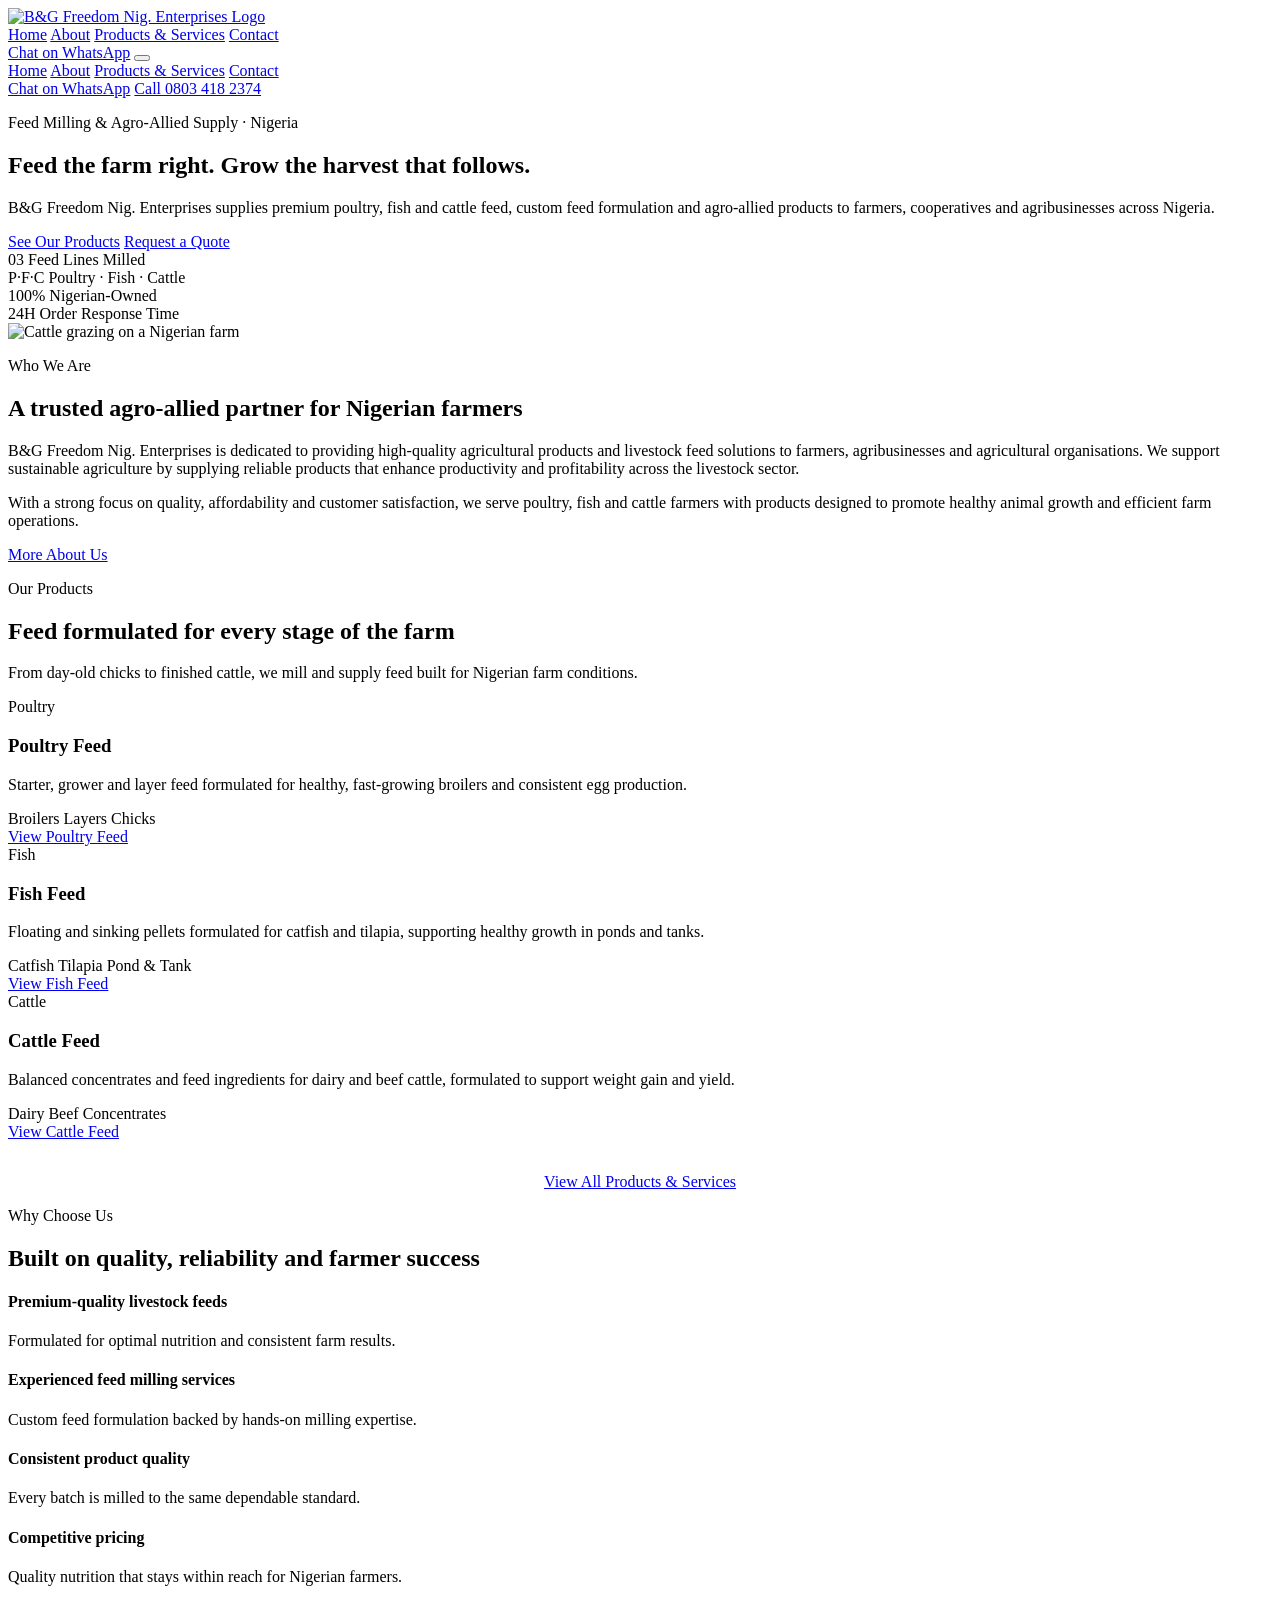
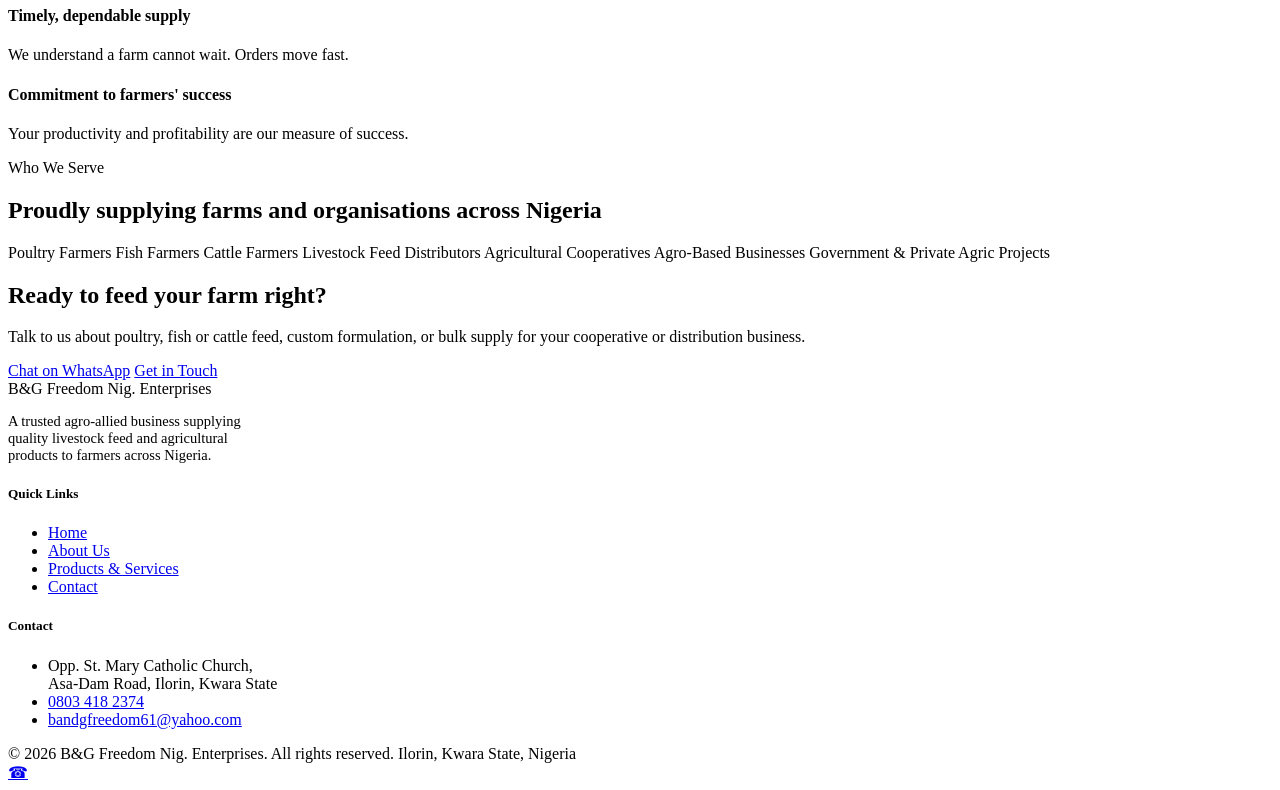
==== index.html @ 39498ae3 "Add favicon" ====
<!DOCTYPE html>
<html lang="en">
<head>
<meta charset="UTF-8">
<meta name="viewport" content="width=device-width, initial-scale=1.0">
<title>B&amp;G Freedom Nig. Enterprises | Livestock Feed &amp; Agro-Allied Products</title>
<meta name="description" content="B&G Freedom Nig. Enterprises supplies quality poultry, fish and cattle feed, feed milling services and agro-allied products to farmers and agribusinesses across Nigeria.">
<link rel="preconnect" href="https://fonts.googleapis.com">
<link href="https://fonts.googleapis.com/css2?family=Space+Grotesk:wght@500;600;700&family=Inter:wght@400;500;600;700&family=IBM+Plex+Mono:wght@400;500;600&display=swap" rel="stylesheet">
<link rel="stylesheet" href="css/style.css">
<link rel="icon" type="image/png" sizes="32x32" href="img/favicon-32x32.png">
<link rel="icon" type="image/png" sizes="16x16" href="img/favicon-16x16.png">
<link rel="apple-touch-icon" href="img/apple-touch-icon.png">
<link rel="shortcut icon" href="img/favicon.ico">
</head>
<body>

  <header class="site-header">
    <div class="header-bar">
      <a href="index.html" class="brand">
        <img src="img/BG logo.png" alt="B&G Freedom Nig. Enterprises Logo" class="logo">
      </a>
  
      <nav class="nav-desktop">
        <a href="index.html" aria-current="page">Home</a>
        <a href="about.html">About</a>
        <a href="products.html">Products &amp; Services</a>
        <a href="contact.html">Contact</a>
      </nav>
  
      <div class="header-actions">
        <a href="tel:+2348034182374" class="btn btn-ghost" style="display:none" id="desktop-call"></a>
        <a href="https://wa.me/2348034182374" class="btn btn-primary" target="_blank" rel="noopener">Chat on WhatsApp</a>
        <button class="menu-toggle" aria-label="Toggle menu" aria-expanded="false"><span></span><span></span><span></span></button>
      </div>
    </div>
  
    <nav class="nav-mobile">
      <a href="index.html" aria-current="page">Home</a>
      <a href="about.html">About</a>
      <a href="products.html">Products &amp; Services</a>
      <a href="contact.html">Contact</a>
      <div class="header-actions">
        <a href="https://wa.me/2348034182374" class="btn btn-primary btn-wide" target="_blank" rel="noopener">Chat on WhatsApp</a>
        <a href="tel:+2348034182374" class="btn btn-ghost btn-wide">Call 0803 418 2374</a>
      </div>
    </nav>
  </header>

<section class="hero">
  <div class="hero-media" style="background-image:url('https://images.unsplash.com/photo-1717702576954-c07131c54169?auto=format&fit=crop&w=1800&q=80');"></div>
  <div class="hero-content">
    <p class="eyebrow">Feed Milling &amp; Agro-Allied Supply · Nigeria</p>
    <h1>Feed the farm right. Grow the harvest that follows.</h1>
    <p>B&amp;G Freedom Nig. Enterprises supplies premium poultry, fish and cattle feed, custom feed formulation and agro-allied products to farmers, cooperatives and agribusinesses across Nigeria.</p>
    <div class="hero-ctas">
      <a href="products.html" class="btn btn-grain">See Our Products</a>
      <a href="contact.html" class="btn btn-ghost-invert">Request a Quote</a>
    </div>
  </div>
</section>

<div class="analysis-strip">
  <div class="container">
    <div class="analysis-inner">
      <div class="analysis-item">
        <span class="analysis-num">03</span>
        <span class="analysis-label">Feed Lines Milled</span>
      </div>
      <div class="analysis-item">
        <span class="analysis-num">P·F·C</span>
        <span class="analysis-label">Poultry · Fish · Cattle</span>
      </div>
      <div class="analysis-item">
        <span class="analysis-num">100%</span>
        <span class="analysis-label">Nigerian-Owned</span>
      </div>
      <div class="analysis-item">
        <span class="analysis-num">24H</span>
        <span class="analysis-label">Order Response Time</span>
      </div>
    </div>
  </div>
</div>

<section>
  <div class="container split">
    <div class="split-media">
      <img src="https://images.unsplash.com/photo-1594987057733-1fb3fe5707c9?auto=format&fit=crop&w=1000&q=80" alt="Cattle grazing on a Nigerian farm">
    </div>
    <div>
      <p class="eyebrow">Who We Are</p>
      <h2>A trusted agro-allied partner for Nigerian farmers</h2>
      <p>B&amp;G Freedom Nig. Enterprises is dedicated to providing high-quality agricultural products and livestock feed solutions to farmers, agribusinesses and agricultural organisations. We support sustainable agriculture by supplying reliable products that enhance productivity and profitability across the livestock sector.</p>
      <p>With a strong focus on quality, affordability and customer satisfaction, we serve poultry, fish and cattle farmers with products designed to promote healthy animal growth and efficient farm operations.</p>
      <a href="about.html" class="btn btn-ghost">More About Us</a>
    </div>
  </div>
</section>

<section class="bg-sky">
  <div class="container">
    <div class="section-head">
      <p class="eyebrow">Our Products</p>
      <h2>Feed formulated for every stage of the farm</h2>
      <p>From day-old chicks to finished cattle, we mill and supply feed built for Nigerian farm conditions.</p>
    </div>
    <div class="products-page-grid">

      <div class="product-card">
        <div class="product-photo" style="background-image:url('https://images.unsplash.com/photo-1553531009-c4605f302b47?auto=format&fit=crop&w=900&q=80');">
          <span class="product-tag">Poultry</span>
        </div>
        <div class="product-body">
          <h3>Poultry Feed</h3>
          <p>Starter, grower and layer feed formulated for healthy, fast-growing broilers and consistent egg production.</p>
          <div class="product-specs">
            <span class="spec-pill">Broilers</span>
            <span class="spec-pill">Layers</span>
            <span class="spec-pill">Chicks</span>
          </div>
          <a href="products.html#poultry" class="btn btn-ghost" style="margin-top:14px;">View Poultry Feed</a>
        </div>
      </div>

      <div class="product-card">
        <div class="product-photo" style="background-image:url('https://images.unsplash.com/photo-1619780034487-c4b96080b14e?auto=format&fit=crop&w=900&q=80');">
          <span class="product-tag">Fish</span>
        </div>
        <div class="product-body">
          <h3>Fish Feed</h3>
          <p>Floating and sinking pellets formulated for catfish and tilapia, supporting healthy growth in ponds and tanks.</p>
          <div class="product-specs">
            <span class="spec-pill">Catfish</span>
            <span class="spec-pill">Tilapia</span>
            <span class="spec-pill">Pond &amp; Tank</span>
          </div>
          <a href="products.html#fish" class="btn btn-ghost" style="margin-top:14px;">View Fish Feed</a>
        </div>
      </div>

      <div class="product-card">
        <div class="product-photo" style="background-image:url('https://images.unsplash.com/photo-1549488235-42996ae3b650?auto=format&fit=crop&w=900&q=80');">
          <span class="product-tag">Cattle</span>
        </div>
        <div class="product-body">
          <h3>Cattle Feed</h3>
          <p>Balanced concentrates and feed ingredients for dairy and beef cattle, formulated to support weight gain and yield.</p>
          <div class="product-specs">
            <span class="spec-pill">Dairy</span>
            <span class="spec-pill">Beef</span>
            <span class="spec-pill">Concentrates</span>
          </div>
          <a href="products.html#cattle" class="btn btn-ghost" style="margin-top:14px;">View Cattle Feed</a>
        </div>
      </div>

    </div>
    <div style="margin-top:32px; text-align:center;">
      <a href="products.html" class="btn btn-primary">View All Products &amp; Services</a>
    </div>
  </div>
</section>

<section>
  <div class="container">
    <div class="section-head">
      <p class="eyebrow">Why Choose Us</p>
      <h2>Built on quality, reliability and farmer success</h2>
    </div>
    <div class="reason-list">
      <div class="reason"><div><h4>Premium-quality livestock feeds</h4><p>Formulated for optimal nutrition and consistent farm results.</p></div></div>
      <div class="reason"><div><h4>Experienced feed milling services</h4><p>Custom feed formulation backed by hands-on milling expertise.</p></div></div>
      <div class="reason"><div><h4>Consistent product quality</h4><p>Every batch is milled to the same dependable standard.</p></div></div>
      <div class="reason"><div><h4>Competitive pricing</h4><p>Quality nutrition that stays within reach for Nigerian farmers.</p></div></div>
      <div class="reason"><div><h4>Timely, dependable supply</h4><p>We understand a farm cannot wait. Orders move fast.</p></div></div>
      <div class="reason"><div><h4>Commitment to farmers' success</h4><p>Your productivity and profitability are our measure of success.</p></div></div>
    </div>
  </div>
</section>

<section class="bg-charcoal">
  <div class="container">
    <div class="section-head">
      <p class="eyebrow">Who We Serve</p>
      <h2>Proudly supplying farms and organisations across Nigeria</h2>
    </div>
    <div class="pill-row">
      <span class="pill">Poultry Farmers</span>
      <span class="pill">Fish Farmers</span>
      <span class="pill">Cattle Farmers</span>
      <span class="pill">Livestock Feed Distributors</span>
      <span class="pill">Agricultural Cooperatives</span>
      <span class="pill">Agro-Based Businesses</span>
      <span class="pill">Government &amp; Private Agric Projects</span>
    </div>
  </div>
</section>

<section class="cta-band">
  <div class="container">
    <h2>Ready to feed your farm right?</h2>
    <p>Talk to us about poultry, fish or cattle feed, custom formulation, or bulk supply for your cooperative or distribution business.</p>
    <div class="cta-actions">
      <a href="https://wa.me/2348034182374" class="btn btn-grain" target="_blank" rel="noopener">Chat on WhatsApp</a>
      <a href="contact.html" class="btn btn-ghost-invert">Get in Touch</a>
    </div>
  </div>
</section>

<footer class="site-footer">
  <div class="container">
    <div class="footer-grid">
      <div>
        <div class="footer-brand">B&amp;G Freedom Nig. Enterprises</div>
        <p style="max-width:34ch; font-size:14.5px;">A trusted agro-allied business supplying quality livestock feed and agricultural products to farmers across Nigeria.</p>
      </div>
      <div class="footer-col">
        <h5>Quick Links</h5>
        <ul>
          <li><a href="index.html">Home</a></li>
          <li><a href="about.html">About Us</a></li>
          <li><a href="products.html">Products &amp; Services</a></li>
          <li><a href="contact.html">Contact</a></li>
        </ul>
      </div>
      <div class="footer-col">
        <h5>Contact</h5>
        <ul>
          <li>Opp. St. Mary Catholic Church,<br>Asa-Dam Road, Ilorin, Kwara State</li>
          <li><a href="tel:+2348034182374">0803 418 2374</a></li>
          <li><a href="mailto:bandgfreedom61@yahoo.com">bandgfreedom61@yahoo.com</a></li>
        </ul>
      </div>
    </div>
    <div class="footer-bottom">
      <span>&copy; 2026 B&amp;G Freedom Nig. Enterprises. All rights reserved.</span>
      <span>Ilorin, Kwara State, Nigeria</span>
    </div>
  </div>
</footer>

<a href="https://wa.me/2348034182374" class="wa-float" target="_blank" rel="noopener" aria-label="Chat on WhatsApp">&#9742;</a>

<script src="js/script.js"></script>
</body>
</html>
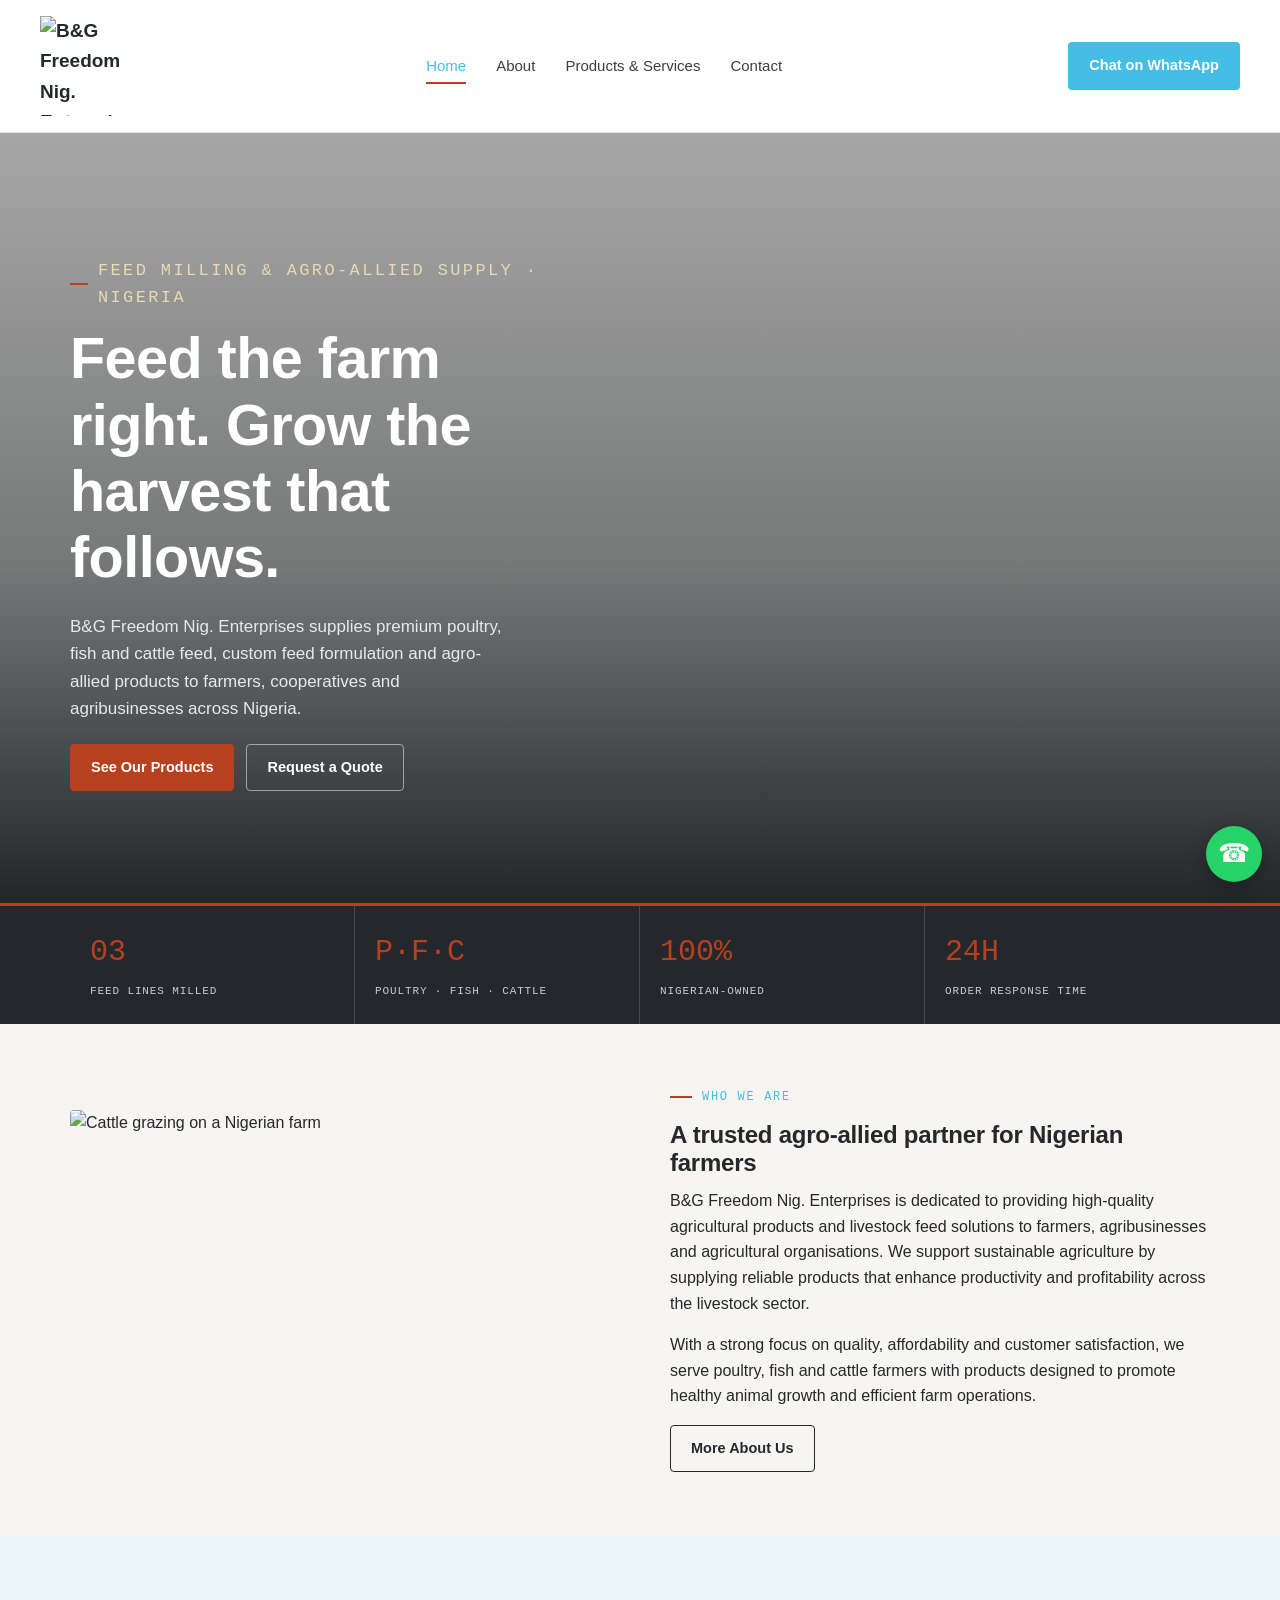
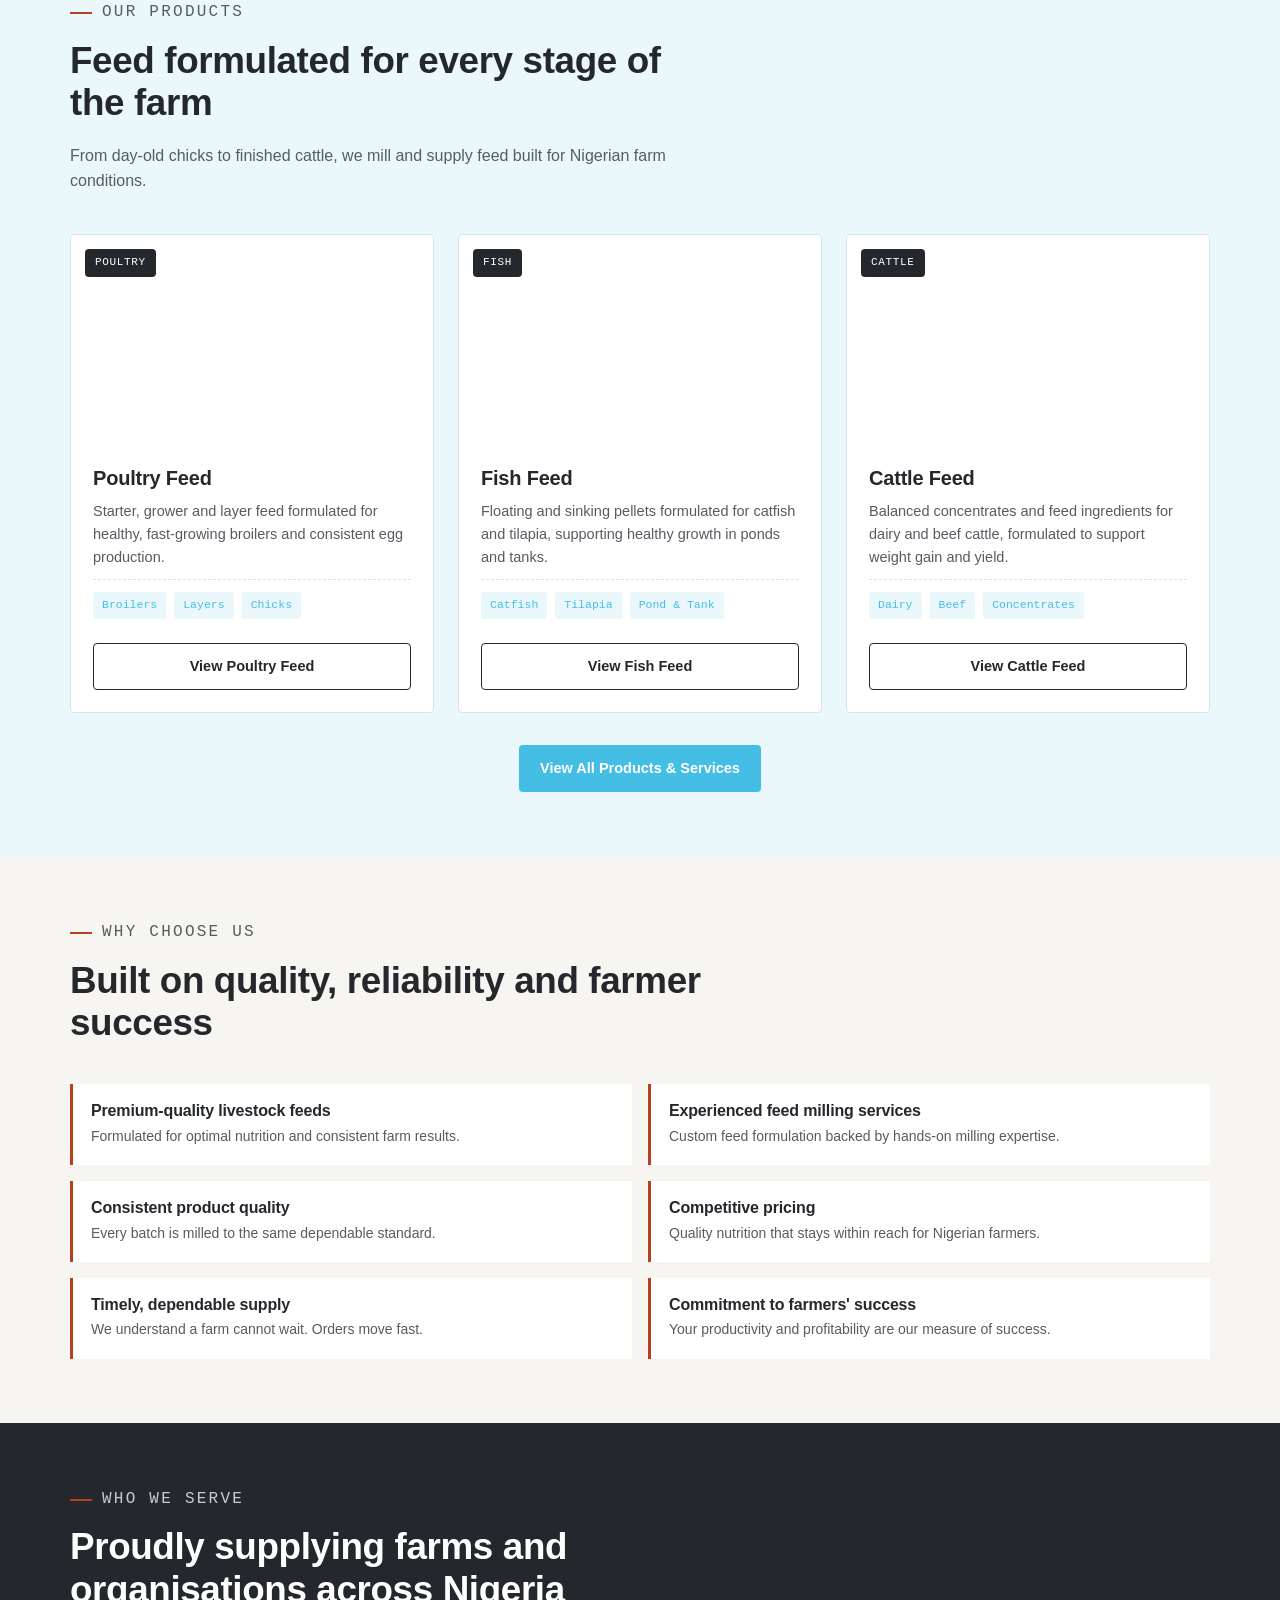
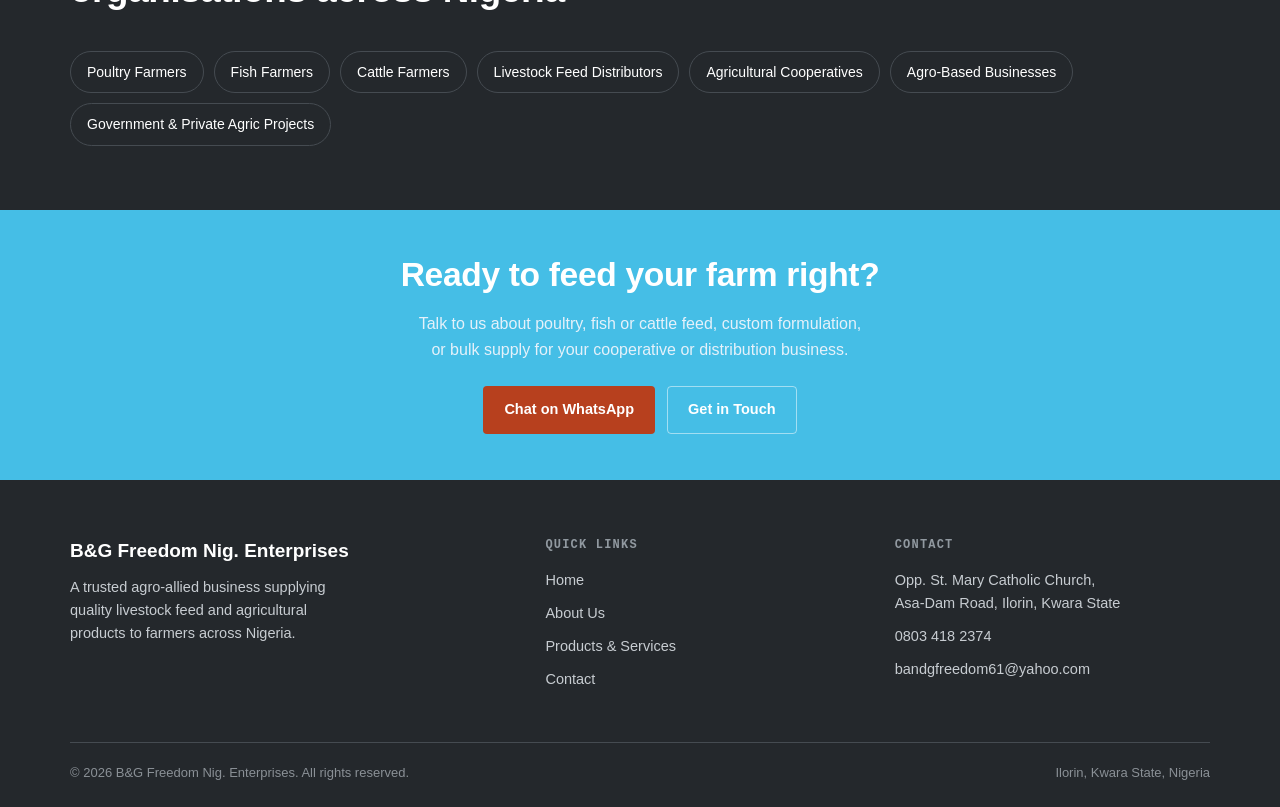
==== commit e26fa400: "fixed aria page" ====
--- a/index.html
+++ b/index.html
@@ -22,7 +22,7 @@
       </a>
   
       <nav class="nav-desktop">
-        <a href="index.html" aria-current="page">Home</a>
+        <a href="index.html">Home</a>
         <a href="about.html">About</a>
         <a href="products.html">Products &amp; Services</a>
         <a href="contact.html">Contact</a>
@@ -36,7 +36,7 @@
     </div>
   
     <nav class="nav-mobile">
-      <a href="index.html" aria-current="page">Home</a>
+      <a href="index.html">Home</a>
       <a href="about.html">About</a>
       <a href="products.html">Products &amp; Services</a>
       <a href="contact.html">Contact</a>
--- a/css/style.css
+++ b/css/style.css
@@ -0,0 +1,602 @@
+/* ==========================================================================
+   B&G Freedom Nig. Enterprises. Stylesheet
+   Design tokens
+   ========================================================================== */
+
+:root{
+  /* Color */
+  --sky: #45BEE6;
+  --sky-dark: #45BEE6;
+  --sky-light: #EAF8FC;
+  --charcoal: #24282C;
+  --charcoal-2: #3A3F44;
+  --charcoal-soft: #565C62;
+  --grain: #B7401E;
+  --grain-dark: #8F3016;
+  --paper: #F7F5F1;
+  --paper-2: #FFFFFF;
+  --line: #DDE2E6;
+  --line-dark: #454B51;
+
+  /* Type */
+  --font-display: 'Space Grotesk', sans-serif;
+  --font-body: 'Inter', sans-serif;
+  --font-mono: 'IBM Plex Mono', monospace;
+
+  /* Layout */
+  --max: 1180px;
+  --radius: 4px;
+}
+.brand {
+  display: flex;
+  align-items: center;
+  gap: 12px;
+  text-decoration: none;
+}
+
+.logo {
+  width: 100px;      /* Adjust as needed */
+  height: 100px;
+  object-fit: contain;
+}
+
+.brand span {
+  display: flex;
+  flex-direction: column;
+}
+
+.brand small {
+  font-size: 0.8rem;
+}
+*,*::before,*::after{ box-sizing: border-box; }
+html{ scroll-behavior: smooth; }
+body{
+  margin:0;
+  font-family: var(--font-body);
+  color: var(--charcoal);
+  background: var(--paper);
+  line-height: 1.6;
+  -webkit-font-smoothing: antialiased;
+}
+img{ max-width:100%; display:block; }
+a{ color: inherit; text-decoration: none; }
+ul{ margin:0; padding:0; list-style:none; }
+h1,h2,h3,h4{
+  font-family: var(--font-display);
+  font-weight: 600;
+  line-height: 1.15;
+  margin: 0 0 .5em;
+  letter-spacing: -0.01em;
+}
+p{ margin: 0 0 1em; }
+.container{
+  max-width: var(--max);
+  margin: 0 auto;
+  padding: 0 20px;
+}
+:focus-visible{
+  outline: 3px solid var(--grain);
+  outline-offset: 2px;
+}
+@media (prefers-reduced-motion: reduce){
+  *{ animation-duration: 0.01ms !important; transition-duration: 0.01ms !important; scroll-behavior: auto !important; }
+}
+
+/* Eyebrow / small-caps label. Feed-tag vocabulary used throughout */
+.eyebrow{
+  font-family: var(--font-mono);
+  font-size: 12px;
+  letter-spacing: 0.14em;
+  text-transform: uppercase;
+  color: var(--sky-dark);
+  display:flex;
+  align-items:center;
+  gap:10px;
+  margin-bottom: 14px;
+}
+.eyebrow::before{
+  content:'';
+  width: 22px; height:2px;
+  background: var(--grain);
+  display:inline-block;
+}
+
+/* ==========================================================================
+   Header
+   ========================================================================== */
+.site-header{
+  position: sticky; top:0; z-index: 100;
+  background: var(--paper-2);
+  border-bottom: 1px solid var(--line);
+}
+.header-bar{
+  display:flex; align-items:center; justify-content:space-between;
+  padding: 14px 20px;
+}
+.brand{
+  display:flex; align-items:center; gap:10px;
+  font-family: var(--font-display);
+  font-weight: 700;
+  font-size: 19px;
+  color: var(--charcoal);
+}
+.brand .mark{
+  width:34px; height:34px; border-radius: var(--radius);
+  background: var(--sky-dark);
+  color:#fff;
+  display:flex; align-items:center; justify-content:center;
+  font-size: 15px; font-weight:700;
+  flex-shrink:0;
+}
+.brand small{
+  display:block;
+  font-family: var(--font-mono);
+  font-weight:400;
+  font-size:10px;
+  letter-spacing:.08em;
+  color: var(--charcoal-soft);
+  text-transform: uppercase;
+}
+.nav-desktop{
+  display:none;
+  gap: 30px;
+  font-size: 15px;
+  font-weight: 500;
+}
+.nav-desktop a{ position:relative; padding: 6px 0; color: var(--charcoal-2); }
+.nav-desktop a:hover, .nav-desktop a[aria-current="page"]{ color: var(--sky-dark); }
+.nav-desktop a[aria-current="page"]::after{
+  content:''; position:absolute; left:0; right:0; bottom:0; height:2px; background: var(--grain);
+}
+.header-actions{ display:flex; align-items:center; gap:10px; }
+.btn{
+  display:inline-flex; align-items:center; justify-content:center; gap:8px;
+  font-family: var(--font-body);
+  font-weight: 600;
+  font-size: 14.5px;
+  padding: 11px 20px;
+  border-radius: var(--radius);
+  border: 1.5px solid transparent;
+  cursor: pointer;
+  transition: transform .15s ease, background .15s ease, border-color .15s ease;
+  white-space: nowrap;
+}
+.btn:hover{ transform: translateY(-1px); }
+.btn-primary{ background: var(--sky-dark); color:#fff; }
+.btn-primary:hover{ background: var(--sky-dark); filter: brightness(0.87); }
+.btn-grain{ background: var(--grain); color:#fff; }
+.btn-grain:hover{ background: var(--grain-dark); }
+.btn-ghost{ background: transparent; border-color: var(--charcoal); color: var(--charcoal); }
+.btn-ghost:hover{ background: var(--charcoal); color:#fff; }
+.btn-ghost-invert{ background: transparent; border-color: rgba(255,255,255,.5); color:#fff; }
+.btn-ghost-invert:hover{ background: #fff; color: var(--charcoal); }
+.btn-wide{ width:100%; }
+
+.menu-toggle{
+  display:flex; flex-direction:column; justify-content:center; gap:5px;
+  width:40px; height:40px;
+  background:none; border:1px solid var(--line); border-radius: var(--radius);
+  cursor:pointer;
+}
+.menu-toggle span{ width:18px; height:2px; background: var(--charcoal); margin:0 auto; transition: transform .2s, opacity .2s;}
+.menu-toggle.open span:nth-child(1){ transform: translateY(7px) rotate(45deg); }
+.menu-toggle.open span:nth-child(2){ opacity:0; }
+.menu-toggle.open span:nth-child(3){ transform: translateY(-7px) rotate(-45deg); }
+
+.nav-mobile{
+  display:none;
+  flex-direction:column;
+  border-top: 1px solid var(--line);
+  background: var(--paper-2);
+}
+.nav-mobile.open{ display:flex; }
+.nav-mobile a{
+  padding: 15px 20px;
+  border-bottom: 1px solid var(--line);
+  font-weight:500;
+  font-size: 16px;
+}
+.nav-mobile a[aria-current="page"]{ color: var(--sky-dark); }
+.nav-mobile .header-actions{ padding: 16px 20px; flex-direction:column; align-items:stretch; }
+
+@media (min-width: 900px){
+  .nav-desktop{ display:flex; }
+  .menu-toggle{ display:none; }
+  .nav-mobile{ display:none !important; }
+  .header-bar{ padding: 16px 40px; }
+}
+
+/* ==========================================================================
+   Hero
+   ========================================================================== */
+.hero{
+  position:relative;
+  min-height: 78vh;
+  display:flex;
+  align-items:flex-end;
+  color:#fff;
+  overflow:hidden;
+}
+.hero-media{
+  position:absolute; inset:0;
+  background-size: cover;
+  background-position: center 60%;
+}
+.hero-media::after{
+  content:'';
+  position:absolute; inset:0;
+  background: linear-gradient(180deg, rgba(15,20,24,.35) 0%, rgba(15,20,24,.55) 55%, rgba(20,25,29,.94) 100%);
+}
+.hero-content{
+  position:relative;
+  padding: 60px 20px 48px;
+  max-width: var(--max);
+  margin: 0 auto;
+  width:100%;
+}
+.hero .eyebrow{ color: #EAD9B3; }
+.hero .eyebrow::before{ background: var(--grain); }
+.hero h1{
+  font-size: clamp(2rem, 7vw, 3.6rem);
+  max-width: 14ch;
+  margin-bottom: .4em;
+}
+.hero p{
+  max-width: 46ch;
+  font-size: 17px;
+  color: #E7E9EA;
+}
+.hero-ctas{ display:flex; flex-wrap:wrap; gap: 12px; margin-top: 22px; }
+
+/* Guaranteed-analysis style stat strip. Signature element */
+.analysis-strip{
+  background: var(--charcoal);
+  color: #fff;
+  border-top: 3px solid var(--grain);
+}
+.analysis-inner{
+  display:grid;
+  grid-template-columns: repeat(2, 1fr);
+}
+.analysis-item{
+  padding: 22px 20px;
+  border-right: 1px solid var(--line-dark);
+  border-bottom: 1px solid var(--line-dark);
+}
+.analysis-item:nth-child(2n){ border-right:none; }
+.analysis-num{
+  font-family: var(--font-mono);
+  font-size: clamp(22px, 4vw, 30px);
+  color: var(--grain);
+  display:block;
+}
+.analysis-label{
+  font-family: var(--font-mono);
+  font-size: 11px;
+  letter-spacing: .08em;
+  text-transform: uppercase;
+  color: #C7CCD1;
+}
+@media (min-width: 700px){
+  .analysis-inner{ grid-template-columns: repeat(4, 1fr); }
+  .analysis-item:nth-child(2n){ border-right: 1px solid var(--line-dark); }
+  .analysis-item:nth-child(4n){ border-right:none; }
+  .analysis-item{ border-bottom:none; }
+}
+
+/* ==========================================================================
+   Sections
+   ========================================================================== */
+section{ padding: 64px 0; }
+.section-tight{ padding: 44px 0; }
+.bg-sky{ background: var(--sky-light); }
+.bg-charcoal{ background: var(--charcoal); color:#fff; }
+.bg-charcoal h2, .bg-charcoal h3{ color:#fff; }
+.bg-charcoal .eyebrow{ color: var(--grain); }
+
+.section-head{ max-width: 640px; margin-bottom: 40px; }
+.section-head h2{ font-size: clamp(1.6rem, 4vw, 2.3rem); }
+.section-head p{ color: var(--charcoal-soft); font-size: 16px; }
+.bg-charcoal .section-head p{ color: #C7CCD1; }
+
+/* Two column */
+.split{
+  display:grid;
+  gap: 36px;
+  align-items:center;
+}
+@media (min-width: 900px){
+  .split{ grid-template-columns: 1fr 1fr; gap: 60px; }
+  .split.reverse .split-media{ order:2; }
+}
+.split-media img{ border-radius: var(--radius); width:100%; height: 340px; object-fit: cover; }
+
+/* Feed-tag boxes (mission/vision/values) */
+.tag-box{
+  border: 1px solid var(--line);
+  background: var(--paper-2);
+  padding: 26px 24px;
+  border-radius: var(--radius);
+  border-top: 3px solid var(--sky);
+}
+.tag-box h3{ font-size: 19px; margin-bottom: .4em; }
+.tag-box p{ color: var(--charcoal-soft); font-size: 15px; margin:0; }
+.tag-grid{ display:grid; gap: 18px; grid-template-columns: 1fr; }
+@media (min-width: 700px){ .tag-grid.cols-2{ grid-template-columns: 1fr 1fr; } }
+@media (min-width: 900px){ .tag-grid.cols-3{ grid-template-columns: repeat(3,1fr); } }
+
+/* Values list */
+.value-list{ display:grid; gap: 14px; grid-template-columns: 1fr; }
+@media (min-width:640px){ .value-list{ grid-template-columns: 1fr 1fr; } }
+.value-item{
+  display:flex; gap:12px; align-items:flex-start;
+  padding: 16px 18px;
+  background: var(--paper-2);
+  border: 1px solid var(--line);
+  border-radius: var(--radius);
+}
+.value-item .num{
+  font-family: var(--font-mono);
+  color: var(--grain-dark);
+  font-weight:700;
+  font-size: 13px;
+  flex-shrink:0;
+  padding-top:2px;
+}
+.value-item strong{ display:block; font-size: 15.5px; }
+
+/* Product cards */
+.product-card{
+  background: var(--paper-2);
+  border: 1px solid var(--line);
+  border-radius: var(--radius);
+  overflow:hidden;
+  display:flex;
+  flex-direction:column;
+  height:100%;
+}
+.product-photo{
+  height: 210px;
+  background-size: cover;
+  background-position: center;
+  position:relative;
+}
+.product-tag{
+  position:absolute; top:14px; left:14px;
+  background: var(--charcoal);
+  color:#fff;
+  font-family: var(--font-mono);
+  font-size: 11px;
+  letter-spacing:.06em;
+  text-transform:uppercase;
+  padding: 5px 10px;
+  border-radius: var(--radius);
+}
+.product-body{ padding: 22px; display:flex; flex-direction:column; gap:10px; flex:1; }
+.product-body h3{ font-size: 20px; margin:0; }
+.product-body p{ color: var(--charcoal-soft); font-size: 14.5px; margin:0; }
+.product-specs{
+  margin-top: auto;
+  border-top: 1px dashed var(--line);
+  padding-top: 12px;
+  display:flex;
+  flex-wrap:wrap;
+  gap: 8px;
+}
+.spec-pill{
+  font-family: var(--font-mono);
+  font-size: 11.5px;
+  background: var(--sky-light);
+  color: var(--sky-dark);
+  padding: 4px 9px;
+  border-radius: 2px;
+}
+
+/* Why choose us */
+.reason-list{ display:grid; gap: 16px; grid-template-columns: 1fr; }
+@media (min-width:700px){ .reason-list{ grid-template-columns: 1fr 1fr; } }
+.reason{
+  display:flex; gap: 14px;
+  padding: 18px;
+  border-left: 3px solid var(--grain);
+  background: var(--paper-2);
+}
+.reason h4{ font-size: 16px; margin: 0 0 4px; }
+.reason p{ margin:0; font-size: 14px; color: var(--charcoal-soft); }
+
+/* Customer pills */
+.pill-row{ display:flex; flex-wrap:wrap; gap: 10px; }
+.pill{
+  font-size: 14px;
+  padding: 9px 16px;
+  border: 1px solid var(--line-dark);
+  border-radius: 999px;
+  color: #fff;
+}
+
+/* CTA band */
+.cta-band{
+  background: var(--sky-dark);
+  color:#fff;
+  padding: 46px 0;
+  text-align:center;
+}
+.cta-band h2{ color:#fff; font-size: clamp(1.5rem,4vw,2.1rem); }
+.cta-band p{ color: #E5F1FA; max-width: 50ch; margin: 0 auto 24px; }
+.cta-band .btn-grain{ }
+.cta-actions{ display:flex; flex-wrap:wrap; gap:12px; justify-content:center; }
+
+/* ==========================================================================
+   Footer
+   ========================================================================== */
+.site-footer{
+  background: var(--charcoal);
+  color: #C7CCD1;
+  padding: 56px 0 24px;
+}
+.footer-grid{
+  display:grid; gap: 34px;
+  grid-template-columns: 1fr;
+}
+@media (min-width: 800px){
+  .footer-grid{ grid-template-columns: 1.4fr 1fr 1fr; }
+}
+.footer-brand{ color:#fff; font-family: var(--font-display); font-weight:700; font-size: 19px; margin-bottom: 10px; }
+.footer-col h5{
+  font-family: var(--font-mono);
+  font-size: 12px; letter-spacing:.1em; text-transform:uppercase;
+  color: #9199A0;
+  margin: 0 0 14px;
+}
+.footer-col li{ margin-bottom: 10px; font-size: 14.5px; }
+.footer-col a:hover{ color:#fff; }
+.footer-bottom{
+  border-top: 1px solid var(--line-dark);
+  margin-top: 40px;
+  padding-top: 20px;
+  font-size: 13px;
+  color: #8A9096;
+  display:flex; flex-wrap:wrap; gap:10px; justify-content:space-between;
+}
+
+/* ==========================================================================
+   Page hero (interior pages)
+   ========================================================================== */
+.page-hero{
+  background: var(--charcoal);
+  color:#fff;
+  padding: 54px 0 44px;
+  border-bottom: 3px solid var(--grain);
+}
+.page-hero h1{ font-size: clamp(1.8rem, 5vw, 2.6rem); max-width: 20ch; }
+.page-hero p{ color:#C7CCD1; max-width: 56ch; font-size: 16px; margin:0; }
+
+/* Contact page */
+.contact-grid{
+  display:grid; gap: 30px; grid-template-columns: 1fr;
+}
+@media (min-width: 900px){ .contact-grid{ grid-template-columns: 1fr 1fr; } }
+.contact-card{
+  background: var(--paper-2);
+  border: 1px solid var(--line);
+  border-radius: var(--radius);
+  padding: 26px;
+}
+.contact-row{ display:flex; gap: 14px; padding: 14px 0; border-bottom: 1px solid var(--line); }
+.contact-row:last-child{ border-bottom:none; }
+.contact-row .ico{
+  width:38px; height:38px; border-radius: var(--radius); background: var(--sky-light); color: var(--sky-dark);
+  display:flex; align-items:center; justify-content:center; flex-shrink:0; font-size:17px;
+}
+.contact-row h4{ margin:0 0 2px; font-size: 15px; }
+.contact-row p{ margin:0; font-size: 14.5px; color: var(--charcoal-soft); }
+.map-frame{
+  border-radius: var(--radius);
+  overflow:hidden;
+  border: 1px solid var(--line);
+  height: 320px;
+}
+.map-frame iframe{ width:100%; height:100%; border:0; }
+
+form.enquiry{ display:flex; flex-direction:column; gap:14px; }
+.enquiry label{ font-size: 13px; font-weight:600; margin-bottom:5px; display:block; }
+.enquiry input, .enquiry select, .enquiry textarea{
+  width:100%; padding: 12px 14px;
+  border:1px solid var(--line-dark);
+  border-radius: var(--radius);
+  font-family: var(--font-body);
+  font-size: 15px;
+  background:#fff;
+  color: var(--charcoal);
+}
+.enquiry textarea{ min-height: 110px; resize: vertical; }
+.enquiry input:focus, .enquiry select:focus, .enquiry textarea:focus{
+  outline: 2px solid var(--sky-dark); border-color: var(--sky-dark);
+}
+.form-note{ font-size: 13px; color: var(--charcoal-soft); }
+
+/* Team / about extras */
+.about-photo-strip{ display:grid; grid-template-columns: 1fr; gap: 12px; }
+@media (min-width:700px){ .about-photo-strip{ grid-template-columns: 1.3fr 1fr; } }
+.about-photo-strip img{ border-radius: var(--radius); width:100%; height:100%; object-fit:cover; }
+.about-photo-strip .stack{ display:grid; gap:12px; grid-template-rows: 1fr 1fr; }
+
+/* Floating WhatsApp button (mobile-first convenience, common in Nigerian business sites) */
+.wa-float{
+  position: fixed;
+  right: 18px; bottom: 18px;
+  z-index: 200;
+  width: 56px; height:56px;
+  border-radius: 50%;
+  background: #25D366;
+  color:#fff;
+  display:flex; align-items:center; justify-content:center;
+  box-shadow: 0 6px 18px rgba(0,0,0,.25);
+  font-size: 26px;
+}
+.wa-float:hover{ transform: scale(1.05); }
+
+/* Category anchor nav on products page */
+.cat-nav{
+  display:flex; flex-wrap:wrap; gap:10px;
+  padding: 18px 0;
+  position: sticky; top: 65px; z-index: 40;
+  background: var(--paper);
+  border-bottom: 1px solid var(--line);
+}
+.cat-nav a{
+  font-family: var(--font-mono);
+  font-size: 12.5px;
+  letter-spacing: .04em;
+  text-transform: uppercase;
+  padding: 8px 14px;
+  border: 1px solid var(--line-dark);
+  border-radius: 999px;
+  color: var(--charcoal-2);
+}
+.cat-nav a:hover, .cat-nav a.is-active{ background: var(--charcoal); color:#fff; border-color: var(--charcoal); }
+@media (min-width: 900px){ .cat-nav{ top: 73px; } }
+
+.category-section{ scroll-margin-top: 130px; }
+.category-head{
+  display:flex; align-items:baseline; justify-content:space-between; flex-wrap:wrap; gap:10px;
+  margin-bottom: 26px;
+  border-bottom: 2px solid var(--charcoal);
+  padding-bottom: 14px;
+}
+.category-head h2{ margin:0; font-size: clamp(1.4rem, 3.4vw, 1.9rem); }
+.category-head .cat-count{ font-family: var(--font-mono); font-size:12.5px; color: var(--charcoal-soft); }
+
+/* Placeholder photo box for products awaiting real images */
+.product-photo-placeholder{
+  height: 170px;
+  background: var(--sky-light);
+  border-bottom: 1px dashed var(--line-dark);
+  display:flex; flex-direction:column; align-items:center; justify-content:center;
+  gap:6px;
+  position:relative;
+}
+.product-photo-placeholder svg{ width:30px; height:30px; opacity:.55; }
+.product-photo-placeholder span{
+  font-family: var(--font-mono);
+  font-size: 11px;
+  letter-spacing:.05em;
+  text-transform: uppercase;
+  color: var(--sky-dark);
+  opacity: .75;
+}
+.product-photo-placeholder .product-tag{ position:absolute; top:14px; left:14px; }
+
+/* Products intro grid on products page */
+.products-page-grid{ display:grid; gap: 24px; grid-template-columns: 1fr; }
+@media (min-width: 800px){ .products-page-grid{ grid-template-columns: repeat(3,1fr); } }
+
+.ingredients-panel{
+  border: 1px solid var(--line-dark);
+  padding: 18px 20px;
+  font-family: var(--font-mono);
+  font-size: 13px;
+  color: #D8DCE0;
+}
+.ingredients-panel .row{ display:flex; justify-content:space-between; padding: 6px 0; border-bottom: 1px dotted var(--line-dark); }
+.ingredients-panel .row:last-child{ border-bottom:none; }
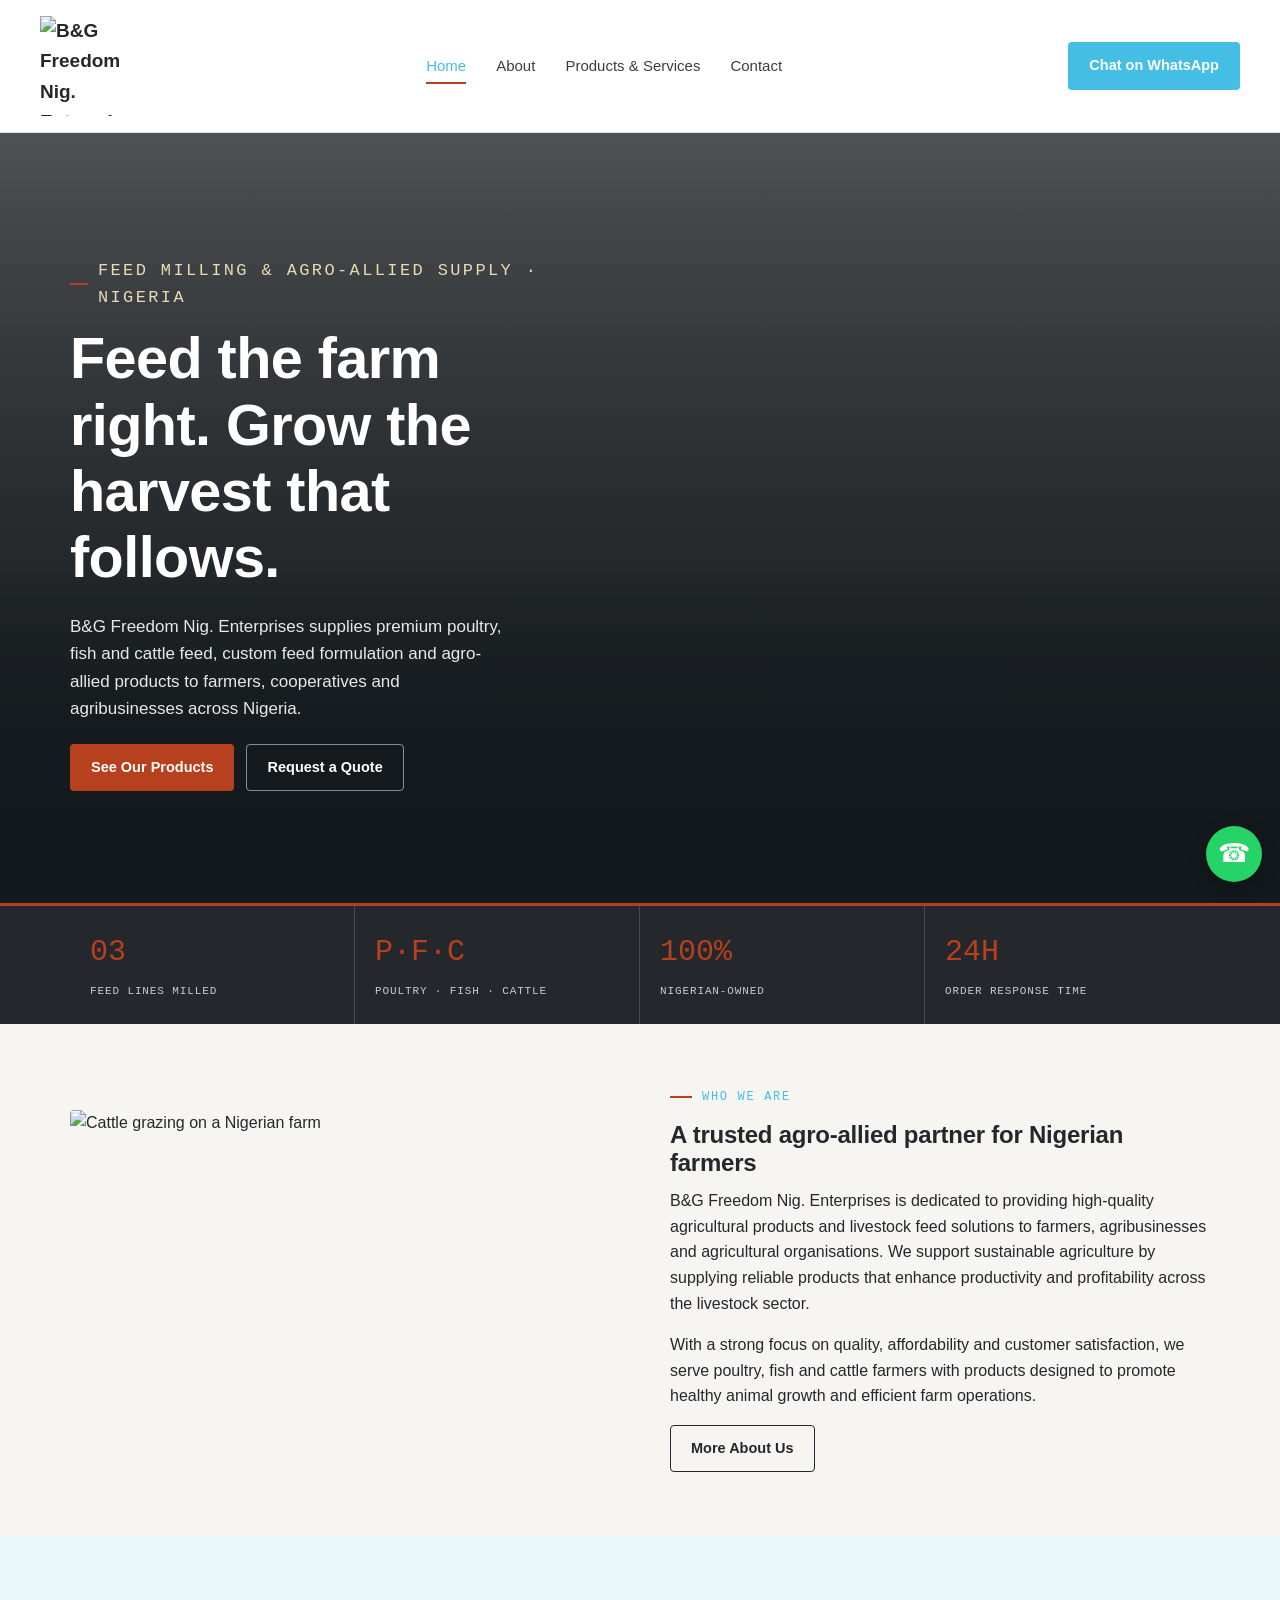
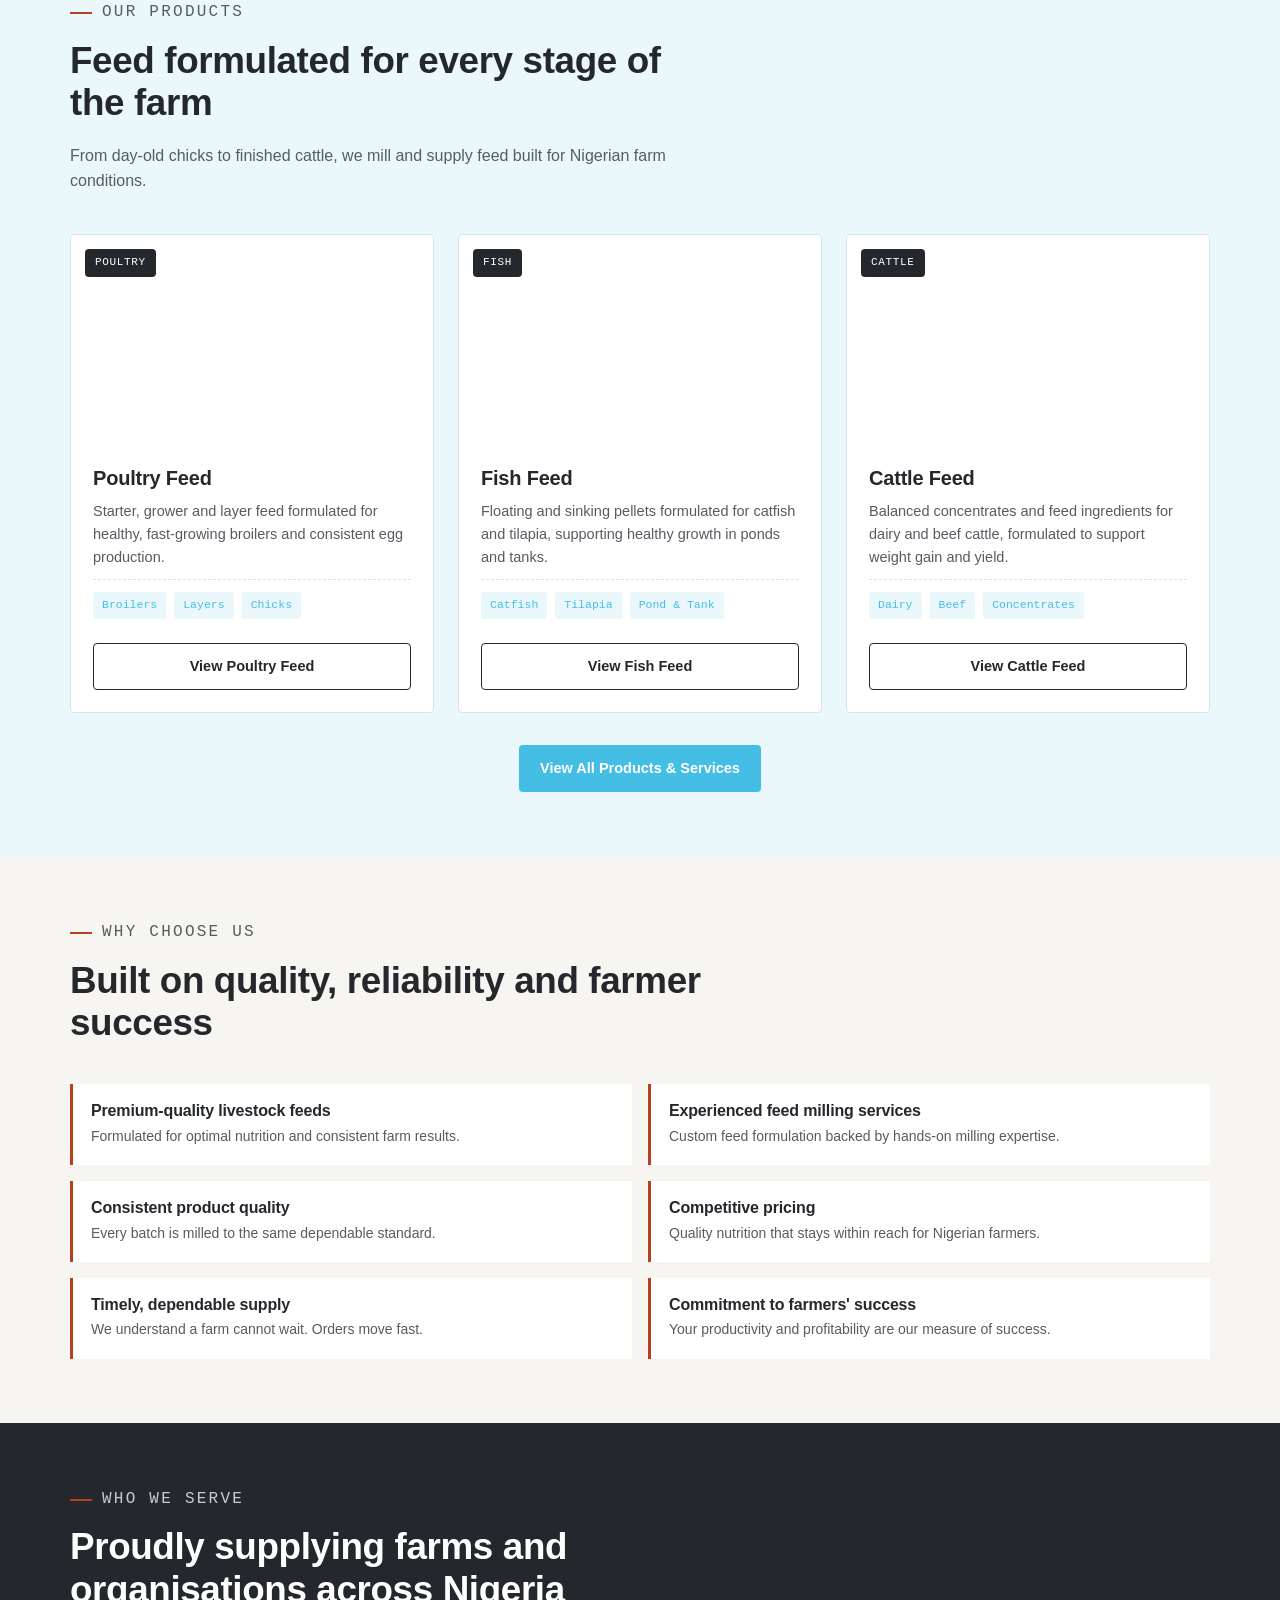
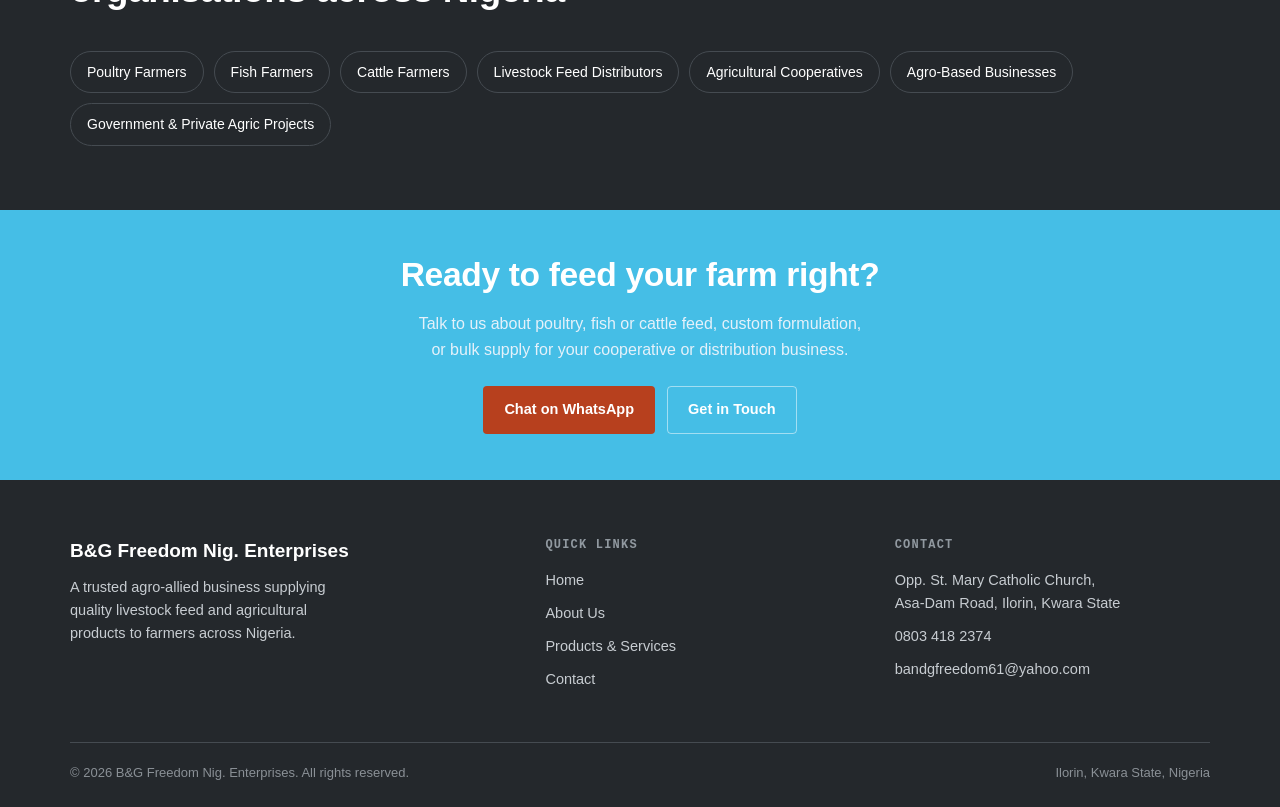
==== commit d6a4d0f0: "fixed lazy loading" ====
--- a/index.html
+++ b/index.html
@@ -48,7 +48,11 @@
   </header>
 
 <section class="hero">
-  <div class="hero-media" style="background-image:url('https://images.unsplash.com/photo-1717702576954-c07131c54169?auto=format&fit=crop&w=1800&q=80');"></div>
+  <div class="hero-slideshow">
+    <div class="hero-media is-active" style="background-image:url('https://i.ibb.co/d4D3kb01/Chat-GPT-Image-Jul-6-2026-06-35-49-PM.png');"></div>
+    <div class="hero-media" data-bg="https://i.ibb.co/sMVkSmM/Chat-GPT-Image-Jul-6-2026-06-34-23-PM.png"></div>
+    <div class="hero-media" data-bg="https://i.ibb.co/FL6HbgJD/Chat-GPT-Image-Jul-6-2026-06-32-05-PM.png"></div>
+  </div>
   <div class="hero-content">
     <p class="eyebrow">Feed Milling &amp; Agro-Allied Supply · Nigeria</p>
     <h1>Feed the farm right. Grow the harvest that follows.</h1>
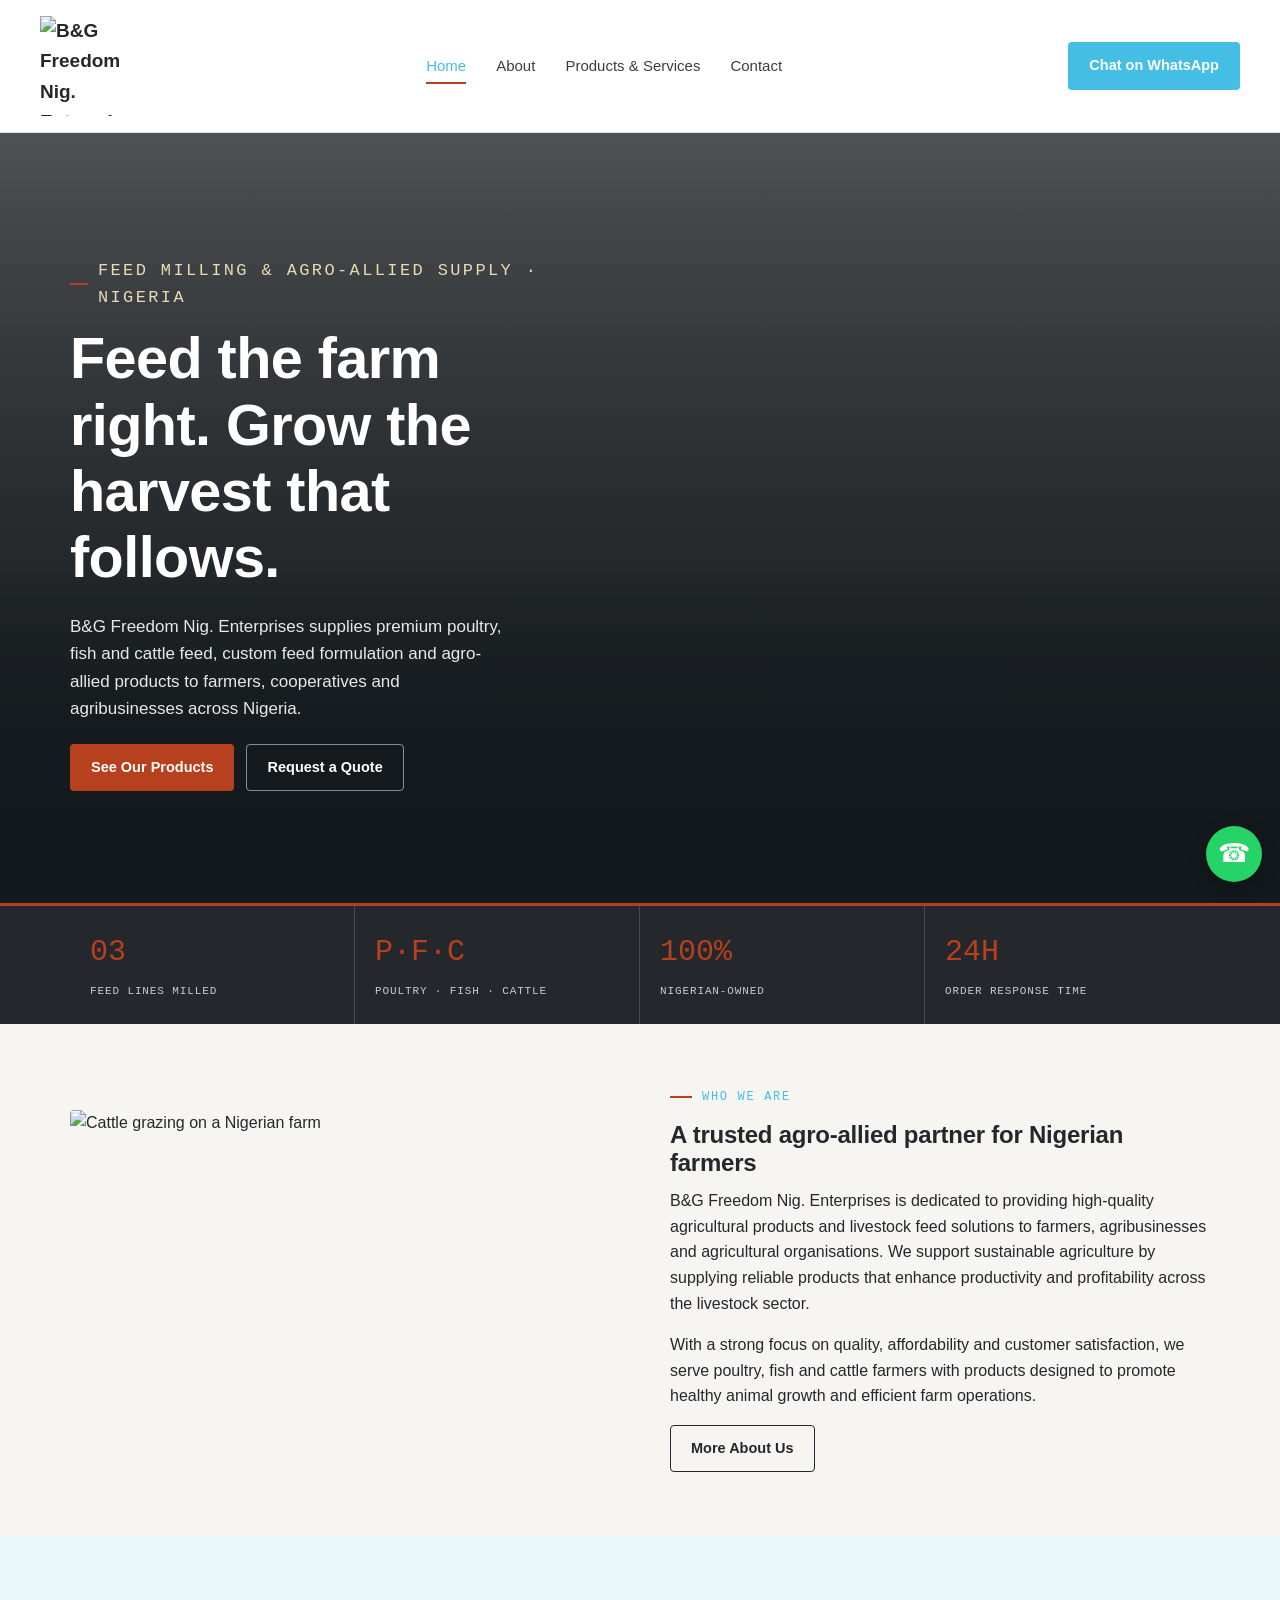
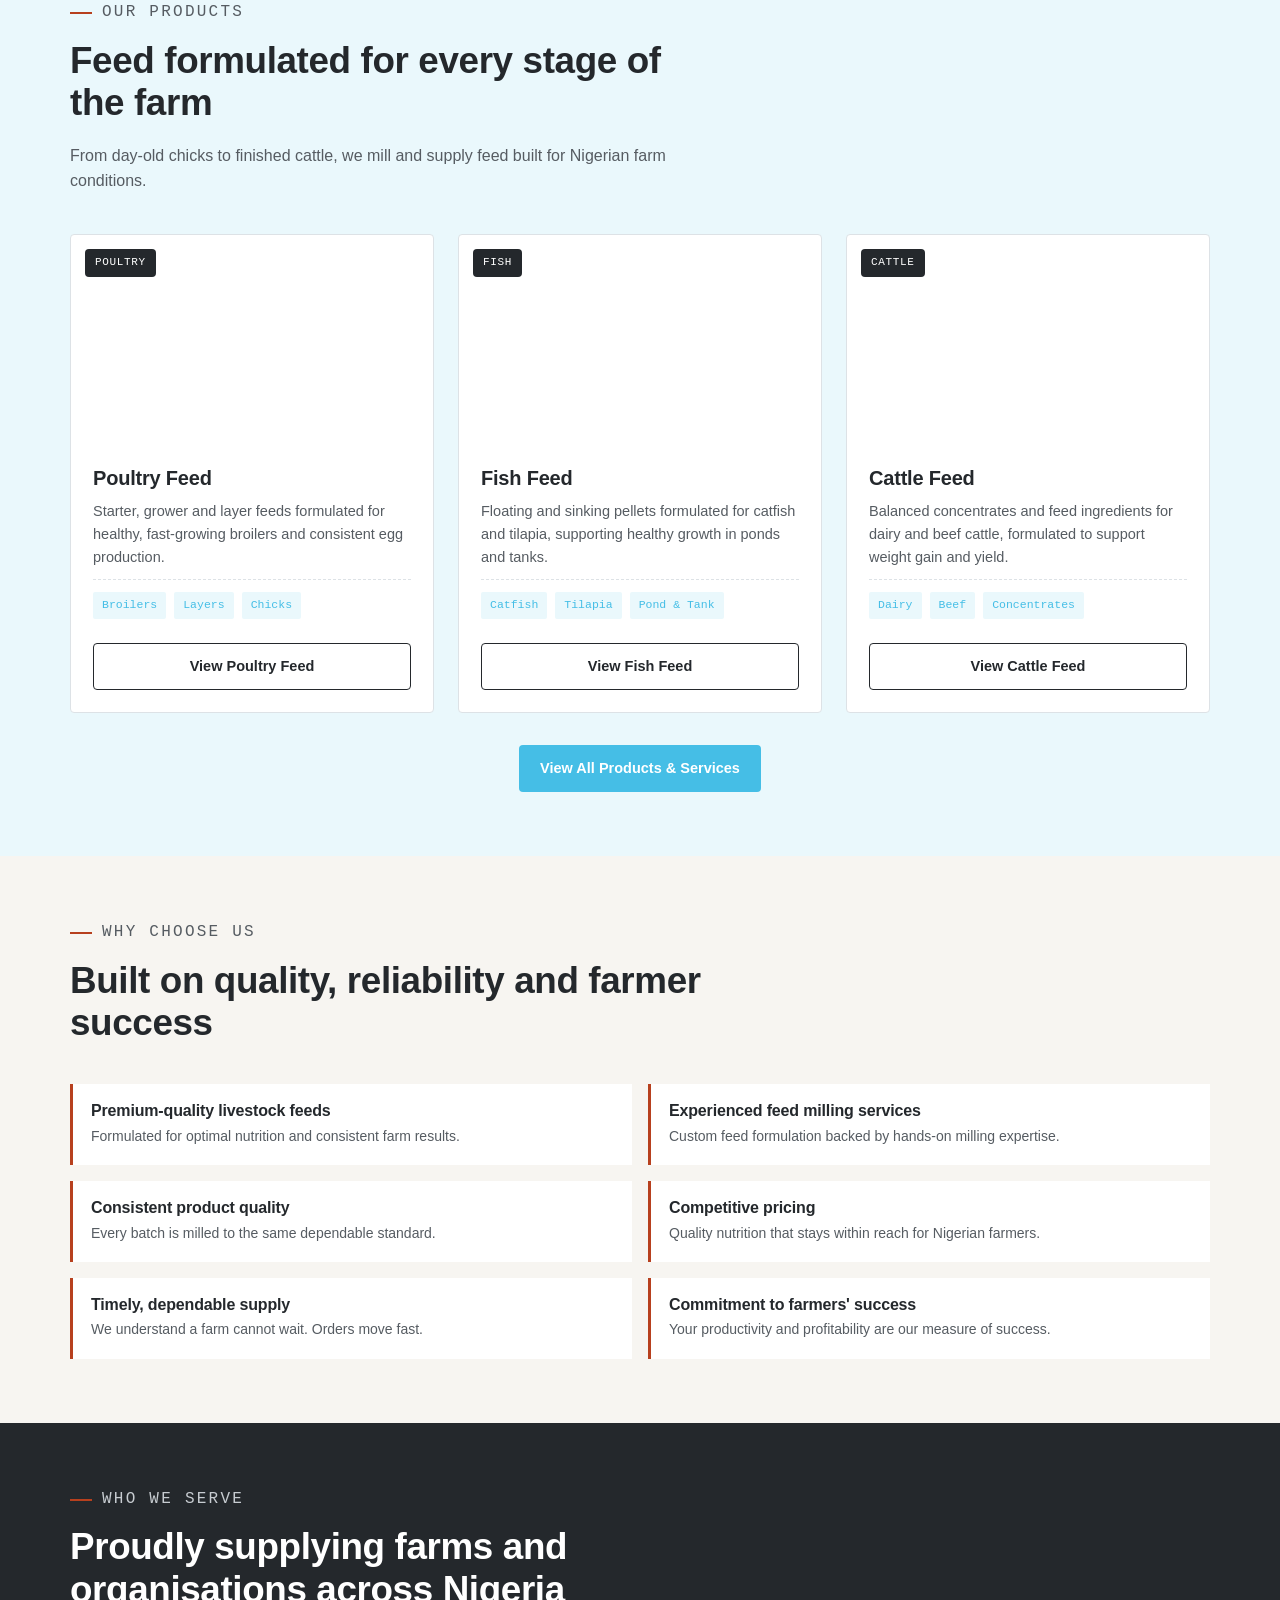
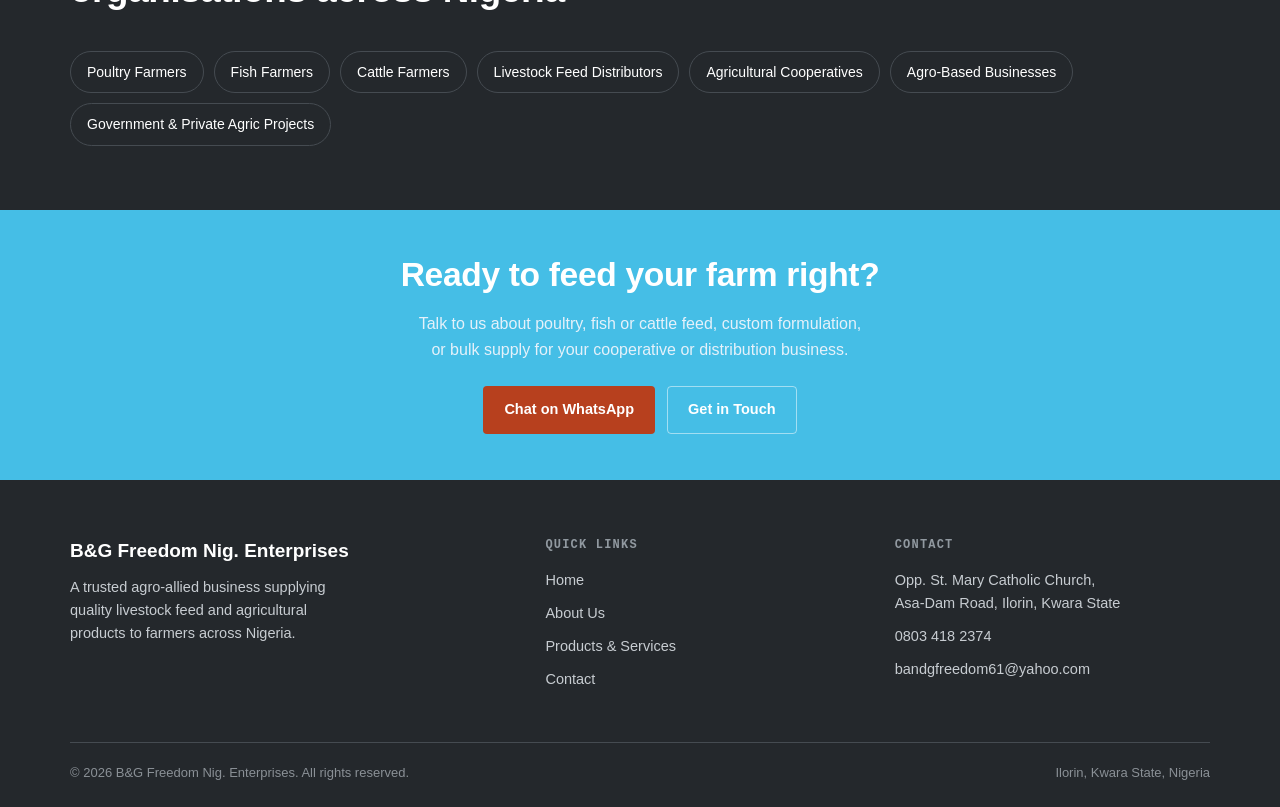
==== commit 42e12fe8: "Trigger new Vercel deployment" ====
--- a/index.html
+++ b/index.html
@@ -49,9 +49,9 @@
 
 <section class="hero">
   <div class="hero-slideshow">
-    <div class="hero-media is-active" style="background-image:url('https://i.ibb.co/d4D3kb01/Chat-GPT-Image-Jul-6-2026-06-35-49-PM.png');"></div>
+    <div class="hero-media is-active" style="background-image:url('https://i.ibb.co/FL6HbgJD/Chat-GPT-Image-Jul-6-2026-06-32-05-PM.png');"></div>
     <div class="hero-media" data-bg="https://i.ibb.co/sMVkSmM/Chat-GPT-Image-Jul-6-2026-06-34-23-PM.png"></div>
-    <div class="hero-media" data-bg="https://i.ibb.co/FL6HbgJD/Chat-GPT-Image-Jul-6-2026-06-32-05-PM.png"></div>
+    <div class="hero-media" data-bg="https://i.ibb.co/d4D3kb01/Chat-GPT-Image-Jul-6-2026-06-35-49-PM.png"></div>
   </div>
   <div class="hero-content">
     <p class="eyebrow">Feed Milling &amp; Agro-Allied Supply · Nigeria</p>
@@ -117,7 +117,7 @@
         </div>
         <div class="product-body">
           <h3>Poultry Feed</h3>
-          <p>Starter, grower and layer feed formulated for healthy, fast-growing broilers and consistent egg production.</p>
+          <p>Starter, grower and layer feeds formulated for healthy, fast-growing broilers and consistent egg production.</p>
           <div class="product-specs">
             <span class="spec-pill">Broilers</span>
             <span class="spec-pill">Layers</span>
